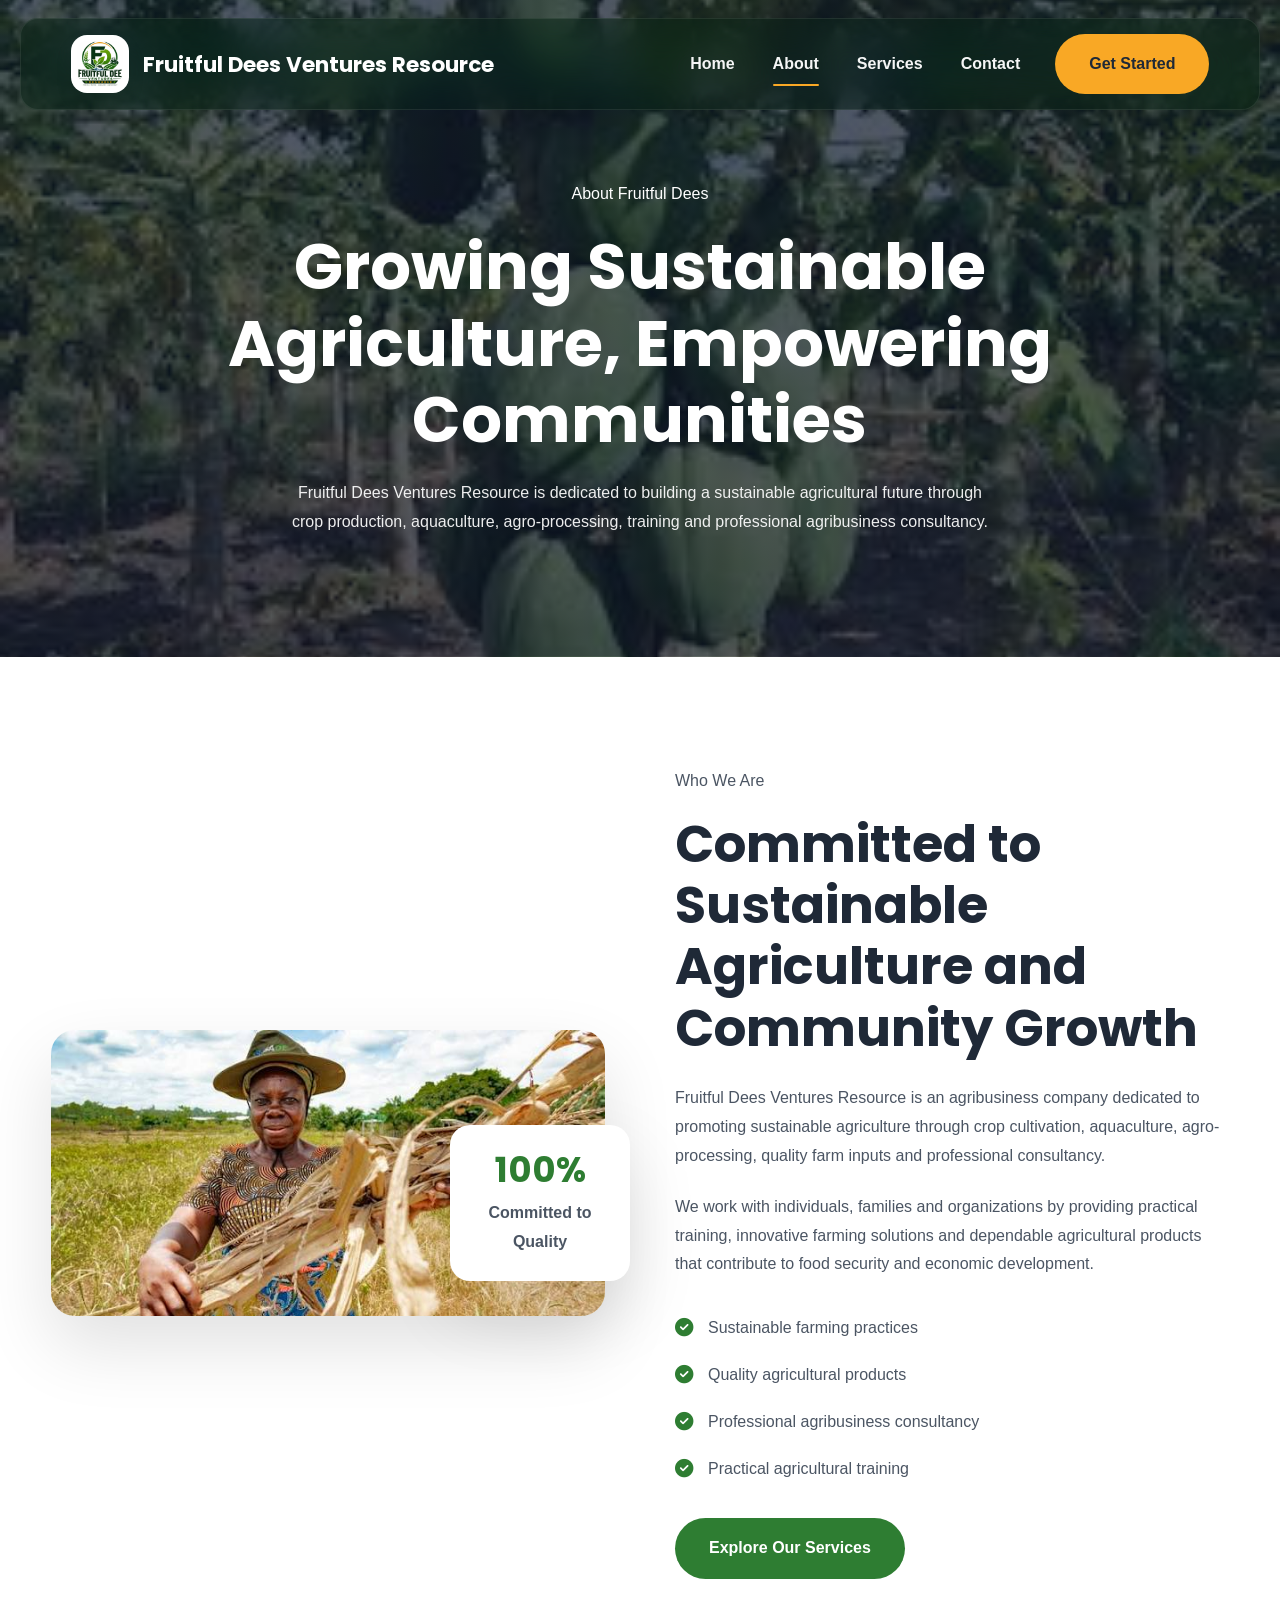
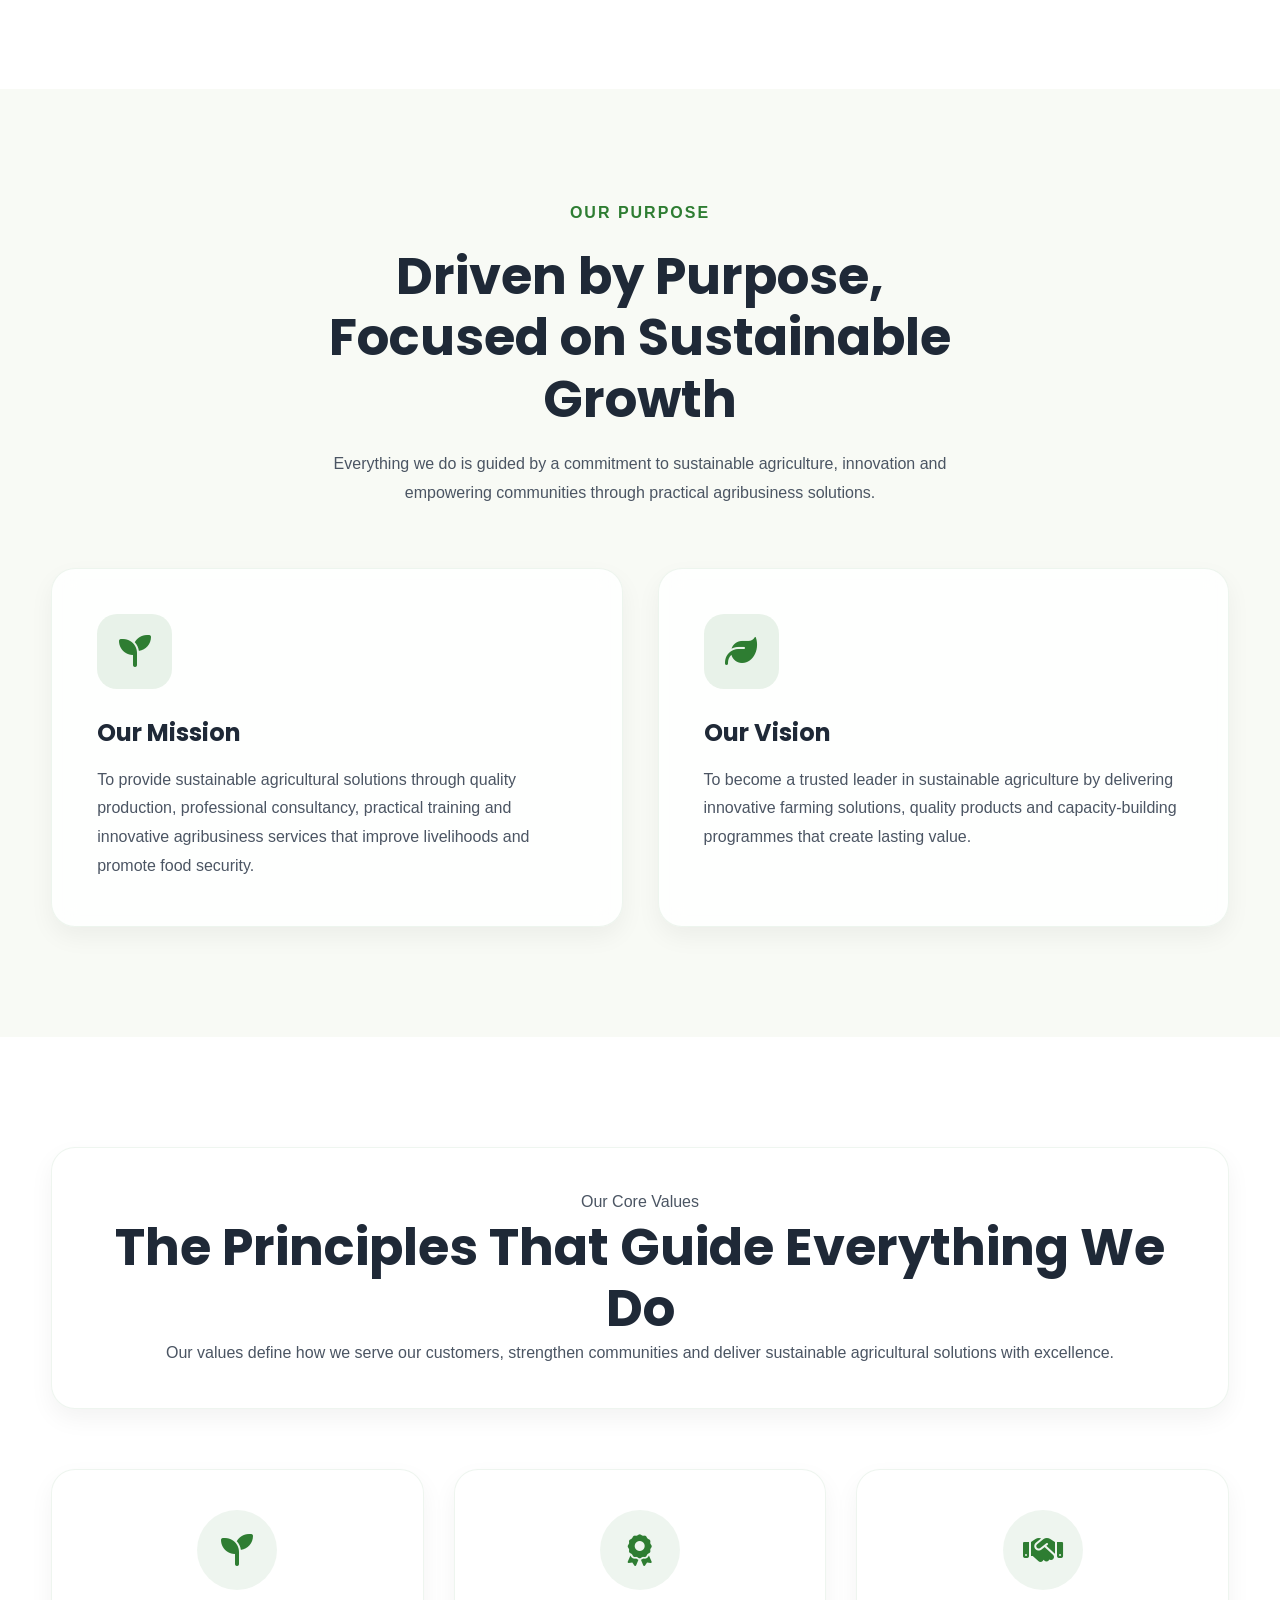
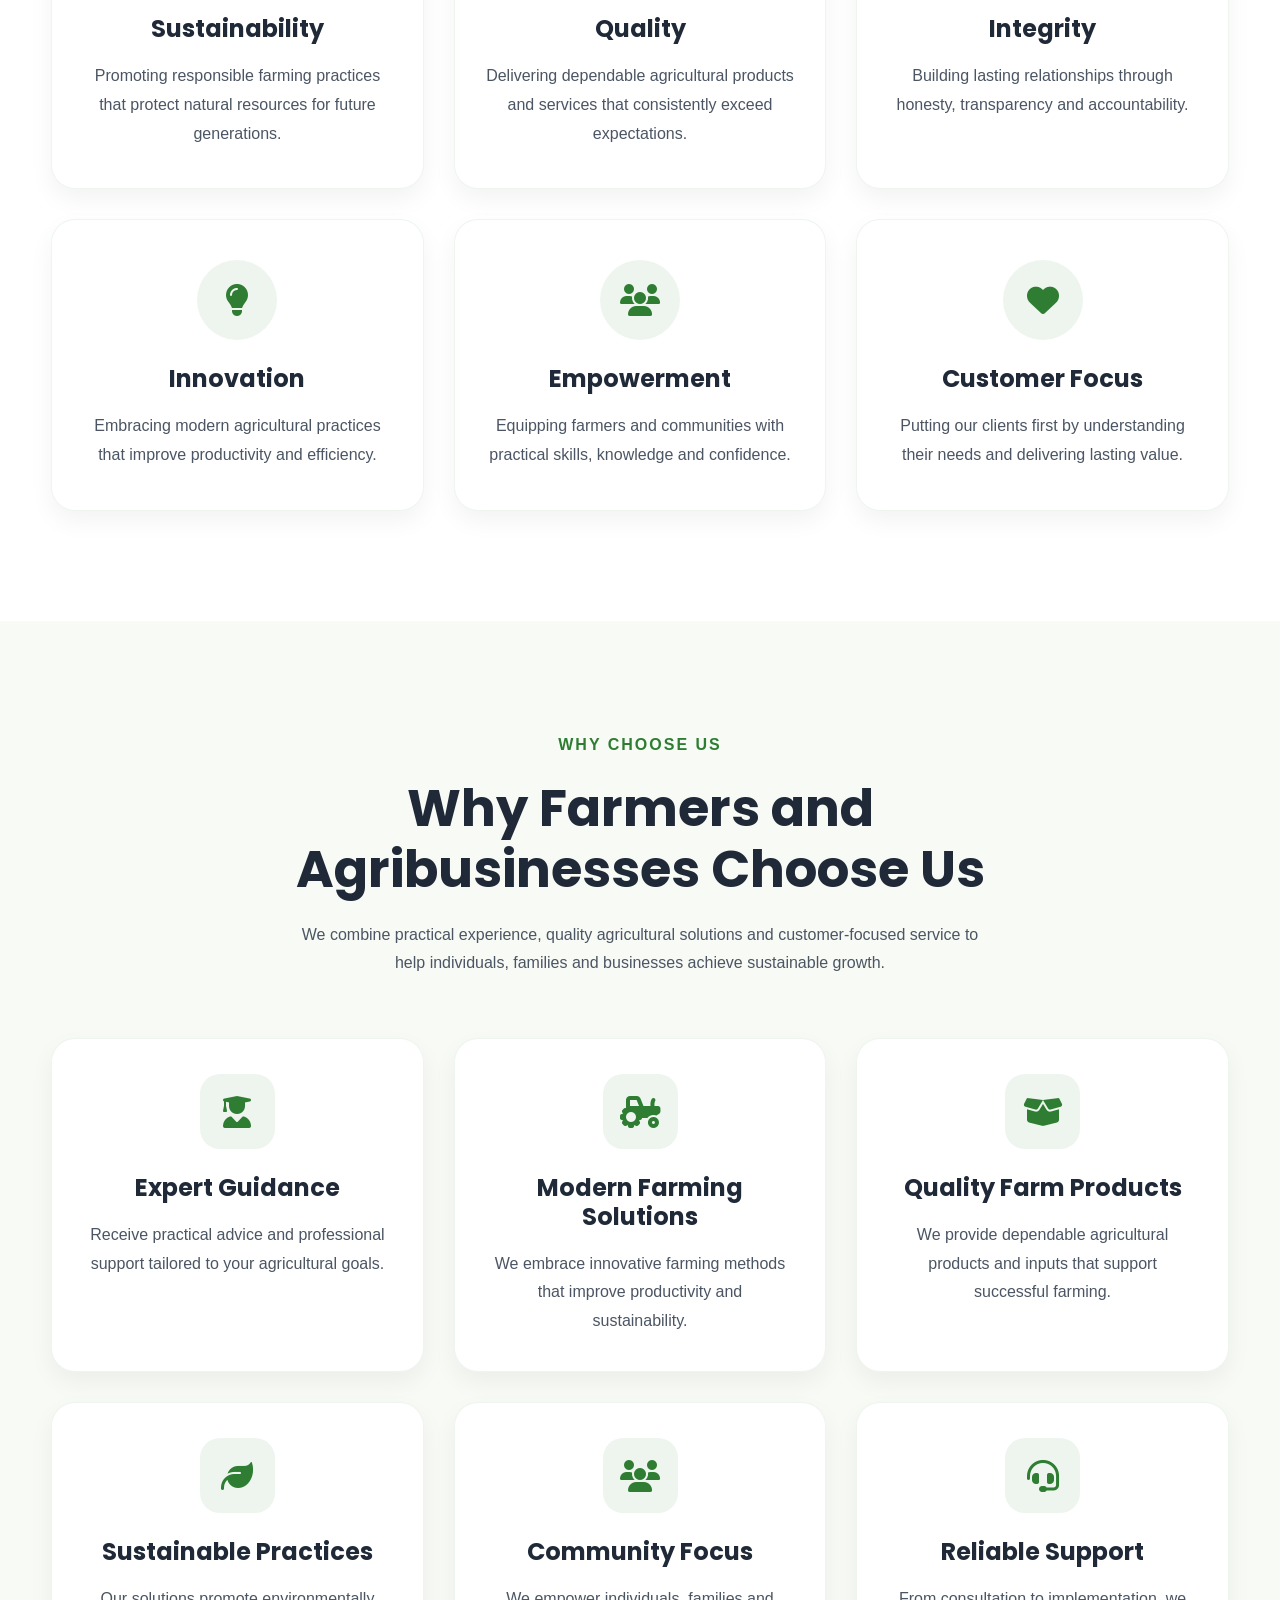
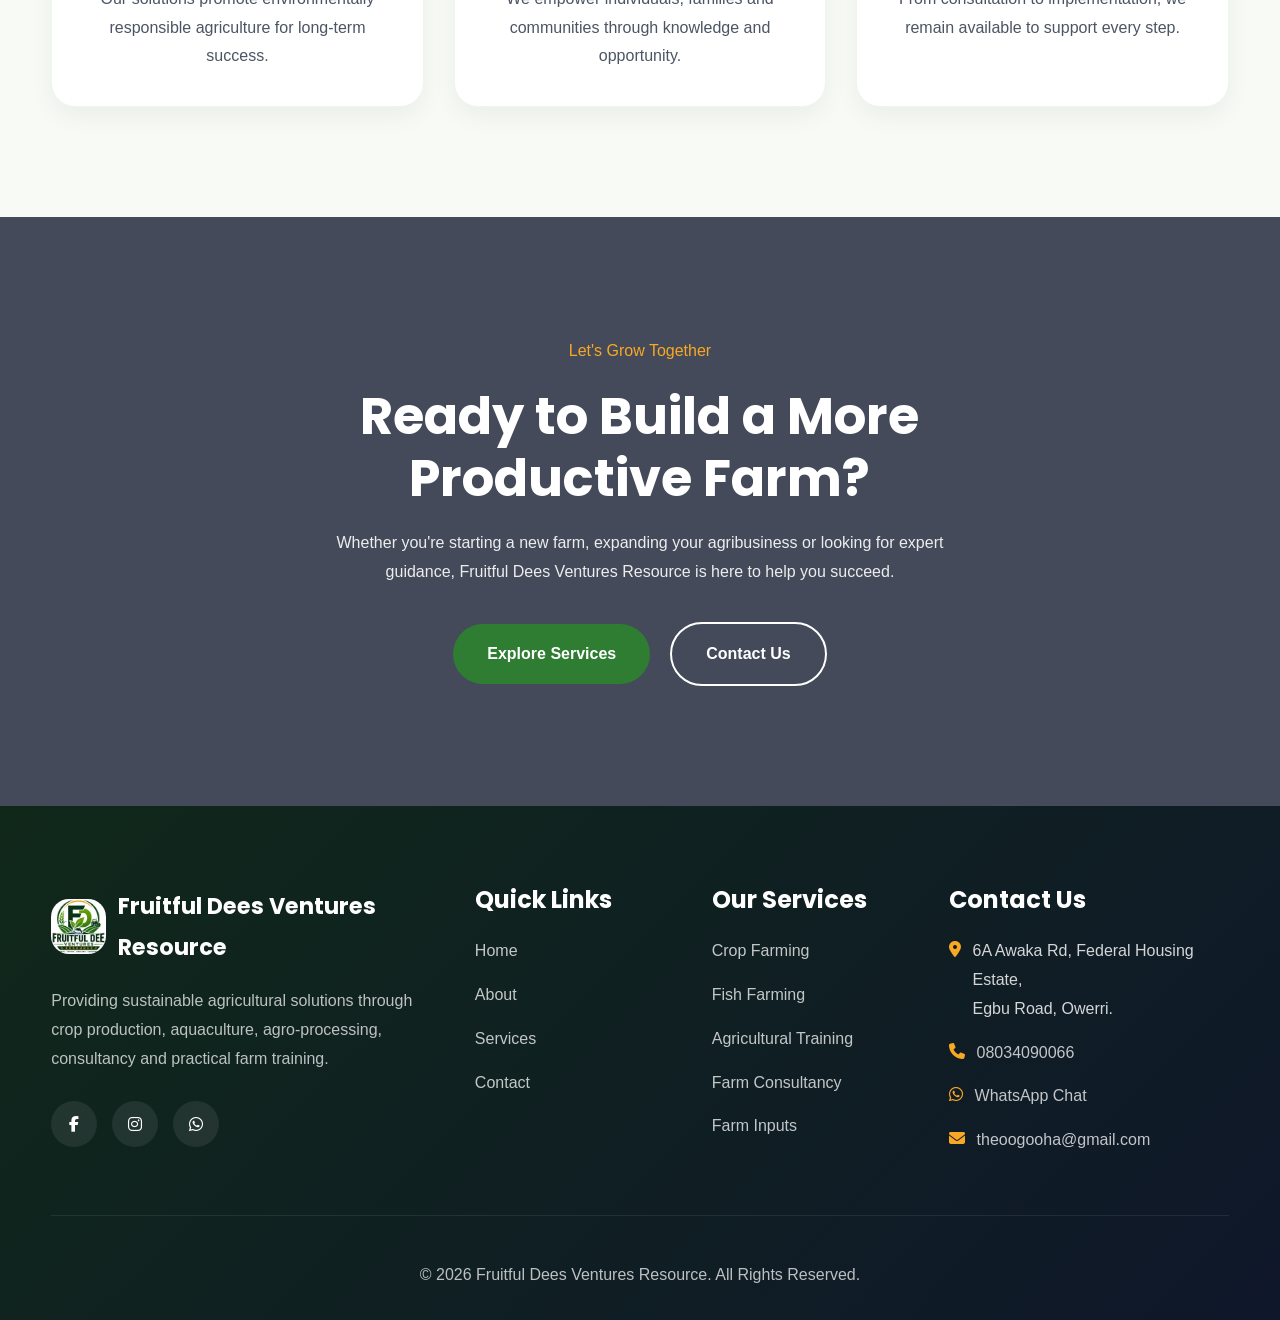
==== about.html @ 6c2ed3e3 "Add files via upload updated website" ====
<!DOCTYPE html>
<html lang="en">

<head>

<meta charset="UTF-8">

<meta name="viewport"
content="width=device-width, initial-scale=1.0">

<title>
About Fruitful Dees Ventures Resource | Sustainable Agriculture
</title>

<meta name="description"
content="Learn about Fruitful Dees Ventures Resource, delivering sustainable farming, aquaculture, training and agribusiness solutions.">

<meta name="keywords"
content="Fruitful Dees Ventures Resource, agriculture, fish farming, agribusiness, consultancy, farm training">

<meta name="author"
content="Fruitful Dees Ventures Resource">

<meta name="robots"
content="index, follow">

<link rel="canonical"
href="https://yourdomain.com/about.html">

<!-- Favicon -->

<link rel="icon"
type="image/png"
href="images/favicon.webp">

<!-- Open Graph -->

<meta property="og:type"
content="website">

<meta property="og:title"
content="About Fruitful Dees Ventures Resource | Sustainable Agriculture">

<meta property="og:description"
content="Learn about Fruitful Dees Ventures Resource, delivering sustainable farming, aquaculture, training and agribusiness solutions.">

<meta property="og:image"
content="images/og-image.jpg">

<meta property="og:url"
content="https://yourdomain.com/about.html">

<!-- Twitter -->

<meta name="twitter:card"
content="summary_large_image">

<meta name="twitter:title"
content="About Fruitful Dees Ventures Resource | Sustainable Agriculture">

<meta name="twitter:description"
content="Learn about Fruitful Dees Ventures Resource, delivering sustainable farming, aquaculture, training and agribusiness solutions.">

<meta name="twitter:image"
content="images/og-image.jpg">

<!-- Google Fonts -->

<link rel="preconnect"
href="https://fonts.googleapis.com">

<link rel="preconnect"
href="https://fonts.gstatic.com"
crossorigin>

<link href="https://fonts.googleapis.com/css2?family=Poppins:wght@300;400;500;600;700&family=Outfit:wght@500;600;700;800&display=swap"
rel="stylesheet">

<!-- Material Symbols -->

<link rel="stylesheet"
href="https://fonts.googleapis.com/css2?family=Material+Symbols+Rounded:opsz,wght,FILL,GRAD@24,400,0,0">

<!-- Font Awesome -->

<link rel="stylesheet"
href="https://cdnjs.cloudflare.com/ajax/libs/font-awesome/6.7.2/css/all.min.css">

<!-- CSS -->

<link rel="stylesheet"
href="css/reset.css">

<link rel="stylesheet"
href="css/variables.css">

<link rel="stylesheet"
href="css/global.css">

<link rel="stylesheet"
href="css/components.css">

<link rel="stylesheet" href="css/navigation.css">
    <link rel="stylesheet" href="css/navigation-reponsive.css">


<link rel="stylesheet"
href="css/animations.css">

<link rel="stylesheet" href="css/cta.css">

<link rel="stylesheet" href="css/footer.css">



<link rel="stylesheet"
href="pages/about/about.css">

<link rel="stylesheet"
href="css/cta-responsive.css">

<link rel="stylesheet"
href="css/footer-responsive.css">

<link rel="stylesheet"
href="pages/about/responsive.css">

</head>

<body>

    <header class="header">

    <div class="container">

        <a href="index.html" class="logo">

            <img src="images/logo/logo.webp" alt="Fruitful Dees Ventures Resource">

            <span>Fruitful Dees Ventures Resource</span>

        </a>

        <nav class="navbar">

            <ul class="nav-links">

                <li><a href="index.html">Home</a></li>

                <li><a href="about.html" class="active">About</a></li>

                <li><a href="services.html">Services</a></li>

                <li><a href="contact.html">Contact</a></li>

            </ul>

        </nav>

        <a href="contact.html" class="btn nav-btn">

            Get Started

        </a>

        <button class="menu-toggle" id="menuToggle">

            <span></span>

            <span></span>

            <span></span>

        </button>

    </div>

</header>

    <main>

        <!--==================================================
ABOUT HERO
===================================================-->

<section class="about-hero">

<div class="container">

<div class="about-hero-content fade-up">

<span class="hero-tag">

About Fruitful Dees

</span>

<h1>

Growing Sustainable Agriculture,
Empowering Communities

</h1>

<p>

Fruitful Dees Ventures Resource is dedicated to
building a sustainable agricultural future through
crop production, aquaculture, agro-processing,
training and professional agribusiness consultancy.

</p>

</div>

</div>

</section>

<!--==================================================
WHO WE ARE
===================================================-->

<section class="who-we-are">

<div class="container">

<div class="who-grid">

<div class="who-image fade-left">

<img
src="images/main-about/agricultural-commitment.jpg"
alt="Fruitful Dees Ventures Resource">

<div class="experience-badge">

<h3>

100%

</h3>

<span>

Committed to Quality

</span>

</div>

</div>

<div class="who-content fade-right">

<span class="section-subtitle">

Who We Are

</span>

<h2>

Committed to Sustainable Agriculture and Community Growth

</h2>

<p>

Fruitful Dees Ventures Resource is an agribusiness company dedicated to
promoting sustainable agriculture through crop cultivation, aquaculture,
agro-processing, quality farm inputs and professional consultancy.

</p>

<p>

We work with individuals, families and organizations by providing practical
training, innovative farming solutions and dependable agricultural products
that contribute to food security and economic development.

</p>

<ul class="who-list">

<li>

<i class="fa-solid fa-circle-check"></i>

Sustainable farming practices

</li>

<li>

<i class="fa-solid fa-circle-check"></i>

Quality agricultural products

</li>

<li>

<i class="fa-solid fa-circle-check"></i>

Professional agribusiness consultancy

</li>

<li>

<i class="fa-solid fa-circle-check"></i>

Practical agricultural training

</li>

</ul>

<a href="services.html" class="btn btn-primary">

Explore Our Services

</a>

</div>

</div>

</div>

</section>



<!--==================================================
MISSION & VISION
===================================================-->

<section class="mission-vision">

<div class="container">

<div class="section-title fade-up">

<span>

Our Purpose

</span>

<h2>

Driven by Purpose, Focused on Sustainable Growth

</h2>

<p>

Everything we do is guided by a commitment to sustainable agriculture,
innovation and empowering communities through practical agribusiness solutions.

</p>

</div>

<div class="mission-grid">

<article class="mission-card fade-left">

<div class="mission-icon">

<i class="fa-solid fa-seedling"></i>

</div>

<h3>

Our Mission

</h3>

<p>

To provide sustainable agricultural solutions through quality production,
professional consultancy, practical training and innovative agribusiness
services that improve livelihoods and promote food security.

</p>

</article>

<article class="mission-card fade-right">

<div class="mission-icon">

<i class="fa-solid fa-leaf"></i>

</div>

<h3>

Our Vision

</h3>

<p>

To become a trusted leader in sustainable agriculture by delivering
innovative farming solutions, quality products and capacity-building
programmes that create lasting value.

</p>

</article>

</div>

</div>

</section>



<!--==================================================
CORE VALUES
===================================================-->

<section class="core-values">

<div class="container">

<div class="value-card fade-up delay-1">

<span>

Our Core Values

</span>

<h2>

The Principles That Guide Everything We Do

</h2>

<p>

Our values define how we serve our customers, strengthen communities and
deliver sustainable agricultural solutions with excellence.

</p>

</div>

<div class="values-grid">

<article class="value-card fade-up delay-2">

<div class="value-icon">

<i class="fa-solid fa-seedling"></i>

</div>

<h3>

Sustainability

</h3>

<p>

Promoting responsible farming practices that protect natural resources for future generations.

</p>

</article>

<article class="value-card fade-up delay-3">

<div class="value-icon">

<i class="fa-solid fa-award"></i>

</div>

<h3>

Quality

</h3>

<p>

Delivering dependable agricultural products and services that consistently exceed expectations.

</p>

</article>

<article class="value-card fade-up delay-4">

<div class="value-icon">

<i class="fa-solid fa-handshake"></i>

</div>

<h3>

Integrity

</h3>

<p>

Building lasting relationships through honesty, transparency and accountability.

</p>

</article>

<article class="value-card fade-up">

<div class="value-icon">

<i class="fa-solid fa-lightbulb"></i>

</div>

<h3>

Innovation

</h3>

<p>

Embracing modern agricultural practices that improve productivity and efficiency.

</p>

</article>

<article class="value-card fade-up">

<div class="value-icon">

<i class="fa-solid fa-users"></i>

</div>

<h3>

Empowerment

</h3>

<p>

Equipping farmers and communities with practical skills, knowledge and confidence.

</p>

</article>

<article class="value-card fade-up">

<div class="value-icon">

<i class="fa-solid fa-heart"></i>

</div>

<h3>

Customer Focus

</h3>

<p>

Putting our clients first by understanding their needs and delivering lasting value.

</p>

</article>

</div>

</div>

</section>


<!--==================================================
WHY CHOOSE US
===================================================-->

<section class="why-choose">

<div class="container">

<div class="section-title fade-up">

<span>

Why Choose Us

</span>

<h2>

Why Farmers and Agribusinesses Choose Us

</h2>

<p>

We combine practical experience, quality agricultural solutions and
customer-focused service to help individuals, families and businesses
achieve sustainable growth.

</p>

</div>

<div class="choose-grid">

<article class="choose-card fade-up delay-1">

<div class="choose-icon">

<i class="fa-solid fa-user-graduate"></i>

</div>

<h3>

Expert Guidance

</h3>

<p>

Receive practical advice and professional support tailored to your agricultural goals.

</p>

</article>

<article class="choose-card fade-up delay-2">

<div class="choose-icon">

<i class="fa-solid fa-tractor"></i>

</div>

<h3>

Modern Farming Solutions

</h3>

<p>

We embrace innovative farming methods that improve productivity and sustainability.

</p>

</article>

<article class="choose-card fade-up delay-3">

<div class="choose-icon">

<i class="fa-solid fa-box-open"></i>

</div>

<h3>

Quality Farm Products

</h3>

<p>

We provide dependable agricultural products and inputs that support successful farming.

</p>

</article>

<article class="choose-card fade-up delay-4">

<div class="choose-icon">

<i class="fa-solid fa-leaf"></i>

</div>

<h3>

Sustainable Practices

</h3>

<p>

Our solutions promote environmentally responsible agriculture for long-term success.

</p>

</article>

<article class="choose-card fade-up delay-5">

<div class="choose-icon">

<i class="fa-solid fa-users"></i>

</div>

<h3>

Community Focus

</h3>

<p>

We empower individuals, families and communities through knowledge and opportunity.

</p>

</article>

<article class="choose-card fade-up delay-6">

<div class="choose-icon">

<i class="fa-solid fa-headset"></i>

</div>

<h3>

Reliable Support

</h3>

<p>

From consultation to implementation, we remain available to support every step.

</p>

</article>

</div>

</div>

</section>

<!--==================================================
CALL TO ACTION
===================================================-->

<section class="cta">

<div class="container">

<div class="cta-content fade-up">

<span class="section-subtitle">

Let's Grow Together

</span>

<h2>

Ready to Build a More Productive Farm?

</h2>

<p>

Whether you're starting a new farm, expanding your agribusiness or looking for expert guidance, Fruitful Dees Ventures Resource is here to help you succeed.

</p>

<div class="cta-buttons">

<a href="services.html" class="btn btn-primary">

Explore Services

</a>

<a href="contact.html" class="btn btn-light">

Contact Us

</a>

</div>

</div>

</div>

</section>


<!--==================================================
FOOTER
===================================================-->

<footer class="footer">

<div class="container">

<div class="footer-grid">

<!-- Company -->

<div>

<a href="index.html" class="footer-logo">

<img
src="images/logo/logo.webp"
alt="Fruitful Dees Ventures Resource">

<span>

Fruitful Dees Ventures Resource

</span>

</a>

<p>

Providing sustainable agricultural solutions through crop production, aquaculture, agro-processing, consultancy and practical farm training.

</p>

<div class="footer-social">

<a href="#" aria-label="Facebook">

<i class="fab fa-facebook-f"></i>

</a>

<a href="#" aria-label="Instagram">

<i class="fab fa-instagram"></i>

</a>

<a href="https://wa.me/2348034090066"
aria-label="WhatsApp">

<i class="fab fa-whatsapp"></i>

</a>

</div>

</div>

<!-- Quick Links -->

<div>

<h3>

Quick Links

</h3>

<ul>

<li><a href="index.html">Home</a></li>

<li><a href="about.html">About</a></li>

<li><a href="services.html">Services</a></li>

<li><a href="contact.html">Contact</a></li>

</ul>

</div>

<!-- Services -->

<div>

<h3>

Our Services

</h3>

<ul>

<li><a href="services.html">Crop Farming</a></li>

<li><a href="services.html">Fish Farming</a></li>

<li><a href="services.html">Agricultural Training</a></li>

<li><a href="services.html">Farm Consultancy</a></li>

<li><a href="services.html">Farm Inputs</a></li>

</ul>

</div>

<!-- Contact -->

<div>

<h3>

Contact Us

</h3>

<ul class="footer-contact">

<li>

<i class="fas fa-location-dot"></i>

<span>

6A Awaka Rd, Federal Housing Estate,<br>

Egbu Road, Owerri.

</span>

</li>

<li>

<i class="fas fa-phone"></i>

<a href="tel:+2348034090066">

08034090066

</a>

</li>

<li>

<i class="fab fa-whatsapp"></i>

<a href="https://wa.me/2348034090066">

WhatsApp Chat

</a>

</li>

<li>

<i class="fas fa-envelope"></i>

<a href="mailto:theoogooha@gmail.com">

theoogooha@gmail.com

</a>

</li>

</ul>

</div>

</div>

<!-- Footer Bottom -->

<div class="footer-bottom">

<p>

&copy; <span id="year"></span> Fruitful Dees Ventures Resource. All Rights Reserved.

</p>

</div>

</div>

</footer>


    </main>

    <!--==================================================
JAVASCRIPT
===================================================-->

<script src="js/navigation.js"></script>
<script src="js/animation.js"></script>
<script src="pages/about/about.js"></script>


</body>
</html>
---- css/variables.css ----
/*==================================================
CSS VARIABLES
==================================================*/

:root{

    /*======== Brand Colors ========*/

    --primary:#2E7D32;

    --primary-dark:#1B5E20;

    --secondary:#43A047;

    --accent:#F9A825;

    --accent-light:#FFD54F;

    --dark:#1F2937;

    --dark-light:#374151;

    --text:#4B5563;

    --white:#FFFFFF;

    --light:#F8FAF5;

    --gray:#E5E7EB;

    --border:#DDE6DD;

    /*======== Fonts ========*/

    --heading:'Poppins',sans-serif;

    --body:'Inter',sans-serif;

    /*======== Width ========*/

    --container:1280px;

    /*======== Radius ========*/

    --radius-xs:8px;

    --radius-sm:12px;

    --radius-md:20px;

    --radius-lg:30px;

    --radius-xl:50px;

    --radius-round:999px;

    /*======== Shadow ========*/

    --shadow-sm:0 10px 25px rgba(0,0,0,.05);

    --shadow-md:0 20px 40px rgba(0,0,0,.08);

    --shadow-lg:0 30px 70px rgba(0,0,0,.12);

    /*======== Transition ========*/

    --transition:.35s ease;

}
---- css/global.css ----
/*==================================================
GLOBAL CSS
==================================================*/

body{

    font-family:var(--body);

    font-size:16px;

    line-height:1.8;

    color:var(--text);

    background:var(--white);

    overflow-x:hidden;

}

.container{

    width:min(92%,var(--container));

    margin:auto;

}

section{

    position:relative;

    padding:110px 0;

}

h1,
h2,
h3,
h4,
h5,
h6{

    font-family:var(--heading);

    color:var(--dark);

    line-height:1.2;

    font-weight:700;

}

h1{

    font-size:clamp(2.8rem,5vw,4.8rem);

}

h2{

    font-size:clamp(2rem,4vw,3.2rem);

}

h3{

    font-size:1.5rem;

}

p{

    margin-top:20px;

    color:var(--text);

}

img{

    border-radius:18px;

}

body::-webkit-scrollbar{

    width:12px;

}

body::-webkit-scrollbar-track{

    background:#eef3ee;

}

body::-webkit-scrollbar-thumb{

    background:var(--primary);

    border-radius:20px;

}

body::-webkit-scrollbar-thumb:hover{

    background:var(--primary-dark);

}










/*==================================================
BACK TO TOP
==================================================*/

.back-to-top{

position:fixed;

right:25px;

bottom:25px;

width:52px;

height:52px;

border:none;

border-radius:50%;

background:var(--primary);

color:#fff;

cursor:pointer;

display:grid;

place-items:center;

opacity:0;

visibility:hidden;

transform:translateY(20px);

transition:var(--transition);

z-index:999;

}

.back-to-top.show{

opacity:1;

visibility:visible;

transform:translateY(0);

}

.back-to-top:hover{

background:var(--primary-dark);

transform:translateY(-5px);

}
---- css/components.css ----
/*==================================================
BUTTONS
==================================================*/

.btn{

    display:inline-flex;

    align-items:center;

    justify-content:center;

    gap:10px;

    padding:16px 34px;

    border-radius:999px;

    font-weight:600;

    transition:var(--transition);

}

.btn-primary{

    background:var(--primary);

    color:#fff;

}

.btn-primary:hover{

    background:var(--primary-dark);

    transform:translateY(-4px);

   box-shadow:0 18px 40px rgba(46,125,50,.30);

}

.btn-outline{

    border:2px solid #fff;

    color:#fff;

}

.btn-outline:hover{

    background:#fff;

    color:var(--primary);

}

/*==================================================
SECTION TITLE
==================================================*/

.section-title{

    max-width:700px;

    margin:auto auto 60px;

    text-align:center;

}

.section-title span{

    display:inline-block;

    margin-bottom:18px;

    color:var(--primary);

    font-weight:700;

    text-transform:uppercase;

    letter-spacing:2px;

}

.section-title p{

    margin-top:20px;

}

/*==================================================
CARDS
==================================================*/

.card{

    background:#fff;

    border-radius:24px;

    padding:35px;

    box-shadow:var(--shadow-sm);

    transition:var(--transition);

}

.card:hover{

    transform:translateY(-10px);

    box-shadow:var(--shadow-lg);

}
---- css/navigation.css ----
/*==================================================
HEADER
==================================================*/

.header{

    position:fixed;

    top:18px;

    left:50%;

    transform:translateX(-50%);

    width:min(1320px,calc(100% - 40px));

    z-index:9999;

    background:rgba(11,31,19,.45);

    backdrop-filter:blur(20px) saturate(180%);

    -webkit-backdrop-filter:blur(20px) saturate(180%);

    border:1px solid rgba(255,255,255,.08);

    border-radius:18px;

    transition:all .35s ease;

}

.header.scrolled{

background:rgba(255,255,255,.92);

backdrop-filter:blur(24px);

border:1px solid rgba(0,0,0,.05);

box-shadow:

0 20px 45px rgba(15,23,42,.08),

0 8px 18px rgba(15,23,42,.05);

}

/*==================================================
HEADER CONTAINER
==================================================*/

.header .container{

    display:flex;

    align-items:center;

    justify-content:space-between;

    height:90px;

}

/*==================================================
LOGO
==================================================*/

.logo{

    display:flex;

    align-items:center;

    gap:14px;

    flex-shrink:0;

}

.logo img{

width:58px;

height:58px;

border-radius:16px;

padding:6px;

background:#fff;

box-shadow:0 8px 18px rgba(0,0,0,.08);

transition:.35s;

}

.logo span{

    font-family:var(--heading);

    font-size:1.35rem;

    font-weight:700;

    line-height:1.25;

    color:#fff;

    transition:.35s;

}

.header.scrolled .logo span{

    color:var(--dark);

}

/*==================================================
NAVIGATION
==================================================*/

.navbar{

    margin-left:auto;

}

.nav-links{

    display:flex;

    align-items:center;

    gap:38px;

}

.nav-links li{

    list-style:none;

}

.nav-links a{

    position:relative;

    display:inline-block;

    font-size:1rem;

    font-weight:600;

    color:rgba(255,255,255,.96);

    transition:.35s;

}

.header.scrolled .nav-links a{

    color:var(--dark);

}

/*==================================================
UNDERLINE
==================================================*/

.nav-links a::after{

    content:"";

    position:absolute;

    left:0;

    bottom:-8px;

    width:0;

    height:2px;

    background:var(--accent);

    border-radius:50px;

    transition:.35s;

}

.nav-links a:hover::after,

.nav-links a.active::after{

    width:100%;

}

.nav-links a:hover{

    color:#fff;

}

.header.scrolled .nav-links a:hover{

    color:var(--primary);

}

/*==================================================
CTA
==================================================*/

.nav-btn{

    margin-left:35px;

    flex-shrink:0;

}

.nav-btn.btn{

    background:var(--accent);

    color:var(--dark);

    font-weight:700;

}

.nav-btn.btn:hover{

    background:#FFD54F;

    transform:translateY(-4px);

}

/*==================================================
MOBILE MENU
==================================================*/

.menu-toggle{

    width:52px;

    height:52px;

    display:none;

    position:relative;

    margin-left:auto;

    cursor:pointer;

    background:none;

    border:none;

    flex-shrink:0;

}

.menu-toggle span{

    position:absolute;

    left:10px;

    width:32px;

    height:3px;

    background:#fff;

    border-radius:50px;

    transition:.35s;

}

.header.scrolled .menu-toggle span{

    background:var(--dark);

}

.menu-toggle span:nth-child(1){

    top:16px;

}

.menu-toggle span:nth-child(2){

    top:25px;

}

.menu-toggle span:nth-child(3){

    top:34px;

}

/*==================================================
HAMBURGER
==================================================*/

.menu-toggle.active span:nth-child(1){

    transform:rotate(45deg);

    top:25px;

}

.menu-toggle.active span:nth-child(2){

    opacity:0;

}

.menu-toggle.active span:nth-child(3){

    transform:rotate(-45deg);

    top:25px;

}


.navbar.active{

right:0;

}


body.menu-open{

overflow:hidden;

}
---- css/navigation-reponsive.css ----
/*==================================================
NAVIGATION
==================================================*/

@media(max-width:992px){


/*==================================================
HEADER
==================================================*/

.header .container{

display:flex;

justify-content:space-between;

align-items:center;

gap:15px;

height:80px;

}

/*==================================================
LOGO
==================================================*/

.logo{

display:flex;

align-items:center;

gap:12px;

flex:1;

min-width:0;


}


.logo img{

width:50px;

height:50px;

flex-shrink:0;

}

.logo span{

display:block;

font-size:0.88rem;

font-weight:700;

line-height:1.15;

max-width:180px;

white-space:nowrap;

overflow:hidden;

text-overflow:ellipsis;

color:#fff;

}

.header.scrolled .logo span{

color:var(--dark);

}

/*==================================================
CTA
==================================================*/

.nav-btn{

display:none;

}






    .menu-toggle{

display:flex;

justify-content:center;

align-items:center;

z-index:10002;

margin-left:auto;

flex-shrink:0;

}

.navbar{

position:fixed;

top:95px;

left:50%;

transform:translateX(-50%) translateY(-30px);

width:calc(100% - 30px);

max-width:420px;

background:rgba(15,23,42,.94);

backdrop-filter:blur(22px);

-webkit-backdrop-filter:blur(22px);

border:1px solid rgba(255,255,255,.08);

border-radius:22px;

padding:30px;

opacity:0;

visibility:hidden;

pointer-events:none;

transition:

opacity .35s ease,

transform .35s ease;

box-shadow:

0 25px 50px rgba(0,0,0,.30);

}

.navbar.active{

opacity:1;

visibility:visible;

pointer-events:auto;

transform:translateX(-50%) translateY(0);

}

.nav-links{

flex-direction:column;

align-items:stretch;

gap:10px;

}

.nav-links li{

width:100%;

}

.nav-links a{

display:flex;

align-items:center;

justify-content:center;

padding:16px;

border-radius:14px;

font-size:1.05rem;

color:#fff;

background:transparent;

transition:.3s;

}

.nav-links a:hover,

.nav-links a.active{

background:rgba(255,193,7,.12);

color:var(--accent);

}

.nav-links a::after{

display:none;

}



}






@media(max-width:768px){


.logo img{

width:46px;

height:46px;

}

.logo span{

font-size:0.82rem;

line-height:1.1;

max-width:160px;

}




    .navbar{

top:88px;

padding:25px;

}

.nav-links a{

padding:15px;

font-size:1rem;

}

}






@media(max-width:480px){


.logo img{

width:42px;

height:42px;

}

.logo span{

font-size:0.76rem;

line-height:1.1;

max-width:140px;

}






    .navbar{

width:calc(100% - 20px);

padding:20px;

border-radius:18px;

}

.nav-links a{

padding:14px;

font-size:.95rem;

}

}
---- css/animations.css ----
/*==================================================
ANIMATIONS
==================================================*/

@keyframes float{

    0%{

        transform:translateY(0);

    }

    50%{

        transform:translateY(-12px);

    }

    100%{

        transform:translateY(0);

    }

}

@keyframes pulse{

    0%{

        transform:scale(1);

    }

    50%{

        transform:scale(1.05);

    }

    100%{

        transform:scale(1);

    }

}

@keyframes fadeUp{

    from{

        opacity:0;

        transform:translateY(40px);

    }

    to{

        opacity:1;

        transform:translateY(0);

    }

}

.float{

    animation:float 5s ease-in-out infinite;

}

.pulse{

    animation:pulse 2s infinite;

}

.fade-up{

    animation:fadeUp .8s ease forwards;

}




/*FOR ANIMATING ABOUT VALUE CARD FADE UP*/

.delay-1{animation-delay:.1s;}
.delay-2{animation-delay:.2s;}
.delay-3{animation-delay:.3s;}
.delay-4{animation-delay:.4s;}
.delay-5{animation-delay:.5s;}
.delay-6{animation-delay:.6s;}
---- css/cta.css ----
/*==================================================
CALL TO ACTION
==================================================*/

.cta{

    position:relative;

    padding:120px 20px;

    background:
    linear-gradient(rgba(15,23,42,.78),
    rgba(15,23,42,.78)),
    url("../images/cta/cta-bg.jpg");

    background-size:cover;

    background-position:center;

    background-repeat:no-repeat;

    color:#fff;

    text-align:center;

}

.cta-content{

    max-width:760px;

    margin:auto;

}

.cta .section-subtitle{

    color:var(--accent);

}

.cta h2{

    color:#fff;

    margin:20px 0;

}

.cta p{

    color:rgba(255,255,255,.9);

    max-width:650px;

    margin:0 auto 35px;

}

.cta-buttons{

    display:flex;

    justify-content:center;

    align-items:center;

    gap:20px;

    flex-wrap:wrap;

}

.btn-light{

    background:transparent;

    border:2px solid #fff;

    color:#fff;

}

.btn-light:hover{

    background:#fff;

    color:var(--primary);

}
---- css/footer.css ----
/*==================================================
FOOTER
==================================================*/

.footer{

    background:linear-gradient(
        135deg,
        #10281A,
        #0F172A
    );

    color:rgba(255,255,255,.82);

    padding:80px 0 30px;

}

.footer-grid{

    display:grid;

    grid-template-columns:2fr 1fr 1fr 1.5fr;

    gap:50px;

}

.footer-logo{

    display:flex;

    align-items:center;

    gap:12px;

    margin-bottom:20px;

}

.footer-logo img{

    width:55px;

}

.footer-logo span{

    font-family:var(--heading);

    font-size:1.4rem;

    font-weight:700;

    color:#fff;

}

.footer h3{

    margin-bottom:22px;

    color:#fff;

}

.footer p{

    color:rgba(255,255,255,.72);

}

.footer ul{

    display:flex;

    flex-direction:column;

    gap:15px;

}

.footer a{

    color:rgba(255,255,255,.75);

    transition:.3s;

}

.footer a:hover{

    color:var(--accent);

}

.footer-social{

    display:flex;

    gap:15px;

    margin-top:28px;

}

.footer-social a{

    width:46px;

    height:46px;

    display:grid;

    place-items:center;

    border-radius:50%;

    background:rgba(255,255,255,.08);

    color:#fff;

    transition:var(--transition);

}

.footer-social a:hover{

    background:var(--primary);

    transform:translateY(-5px);

}

.footer-contact li{

    display:flex;

    gap:12px;

    align-items:flex-start;

}

.footer-contact i{

    color:var(--accent);

    margin-top:4px;

}

.footer-bottom{

    margin-top:60px;

    padding-top:25px;

    border-top:1px solid rgba(255,255,255,.08);

    text-align:center;

}
---- pages/about/about.css ----
/*==================================================
ABOUT HERO
==================================================*/

.about-hero{

padding:180px 20px 120px;

text-align:center;

background:
linear-gradient(rgba(15,23,42,.72),
rgba(15,23,42,.72)),
url("../../images/main-about/about-bg.jpg");

background-size:cover;

background-position:center;

color:#fff;

}

.about-hero-content{

max-width:850px;

margin:auto;

}

.about-hero h1{

color:#fff;

margin:20px 0;

}

.about-hero p{

color:rgba(255,255,255,.92);

max-width:700px;

margin:auto;

}














/*==================================================
WHO WE ARE
==================================================*/

.who-we-are{

background:#fff;

}

.who-grid{

display:grid;

grid-template-columns:1fr 1fr;

gap:70px;

align-items:center;

}

.who-image{

position:relative;

}

.who-image img{

width:100%;

border-radius:24px;

box-shadow:var(--shadow-lg);

transition:var(--transition);

}

.who-image:hover img{

transform:scale(1.03);

}

.experience-badge{

position:absolute;

right:-25px;

bottom:35px;

background:#fff;

padding:24px;

border-radius:20px;

box-shadow:var(--shadow-lg);

text-align:center;

max-width:180px;

}

.experience-badge h3{

font-size:2.2rem;

color:var(--primary);

margin-bottom:8px;

}

.experience-badge span{

font-weight:600;

color:var(--text);

}

.who-content h2{

margin:18px 0 25px;

}

.who-content p{

margin-bottom:22px;

}

.who-list{

display:flex;

flex-direction:column;

gap:18px;

margin:35px 0;

}

.who-list li{

display:flex;

align-items:center;

gap:15px;

font-weight:500;

}

.who-list i{

color:var(--primary);

font-size:1.15rem;

}












/*==================================================
MISSION & VISION
==================================================*/

.mission-vision{

background:var(--light);

}

.mission-grid{

display:grid;

grid-template-columns:repeat(2,1fr);

gap:35px;

margin-top:60px;

}

.mission-card{

padding:45px;

background:rgba(255,255,255,.85);

backdrop-filter:blur(12px);

border:1px solid rgba(46,125,50,.08);

border-radius:24px;

box-shadow:var(--shadow-sm);

transition:var(--transition);

}

.mission-card:hover{

transform:translateY(-10px);

box-shadow:var(--shadow-lg);

}

.mission-icon{

width:75px;

height:75px;

display:grid;

place-items:center;

background:rgba(46,125,50,.1);

border-radius:20px;

margin-bottom:30px;

}

.mission-icon i{

font-size:2rem;

color:var(--primary);

}

.mission-card h3{

margin-bottom:18px;

}

.mission-card p{

margin:0;

}










/*==================================================
CORE VALUES
==================================================*/

.core-values{

background:#fff;

}

.values-grid{

display:grid;

grid-template-columns:repeat(3,1fr);

gap:30px;

margin-top:60px;

}

.value-card{

padding:40px 30px;

background:#fff;

border:1px solid rgba(46,125,50,.08);

border-radius:24px;

text-align:center;

box-shadow:var(--shadow-sm);

transition:var(--transition);

}

.value-card:hover{

transform:translateY(-10px);

box-shadow:var(--shadow-lg);

border-color:rgba(46,125,50,.25);

}

.value-icon{

width:80px;

height:80px;

margin:0 auto 25px;

display:grid;

place-items:center;

border-radius:50%;

background:rgba(46,125,50,.08);

transition:var(--transition);

}

.value-card:hover .value-icon{

background:var(--primary);

transform:rotate(10deg);

}

.value-icon i{

font-size:2rem;

color:var(--primary);

transition:var(--transition);

}

.value-card:hover .value-icon i{

color:#fff;

}

.value-card h3{

margin-bottom:18px;

}

.value-card p{

margin:0;

}










/*==================================================
WHY CHOOSE US
==================================================*/

.why-choose{

background:var(--light);

}

.choose-grid{

display:grid;

grid-template-columns:repeat(3,1fr);

gap:30px;

margin-top:60px;

}

.choose-card{

padding:35px;

background:#fff;

border-radius:24px;

border:1px solid rgba(46,125,50,.08);

box-shadow:var(--shadow-sm);

transition:var(--transition);

text-align:center;

}

.choose-card:hover{

transform:translateY(-10px);

box-shadow:var(--shadow-lg);

}

.choose-icon{

width:75px;

height:75px;

margin:0 auto 25px;

display:grid;

place-items:center;

background:rgba(46,125,50,.08);

border-radius:20px;

transition:var(--transition);

}

.choose-card:hover .choose-icon{

background:var(--primary);

transform:scale(1.08);

}

.choose-icon i{

font-size:2rem;

color:var(--primary);

transition:var(--transition);

}

.choose-card:hover .choose-icon i{

color:#fff;

}

.choose-card h3{

margin-bottom:18px;

}

.choose-card p{

margin:0;

}
---- css/cta-responsive.css ----
/*==================================================
CALL TO ACTION
==================================================*/

@media(max-width:992px){

.cta{

    padding:100px 20px;

}

}

@media(max-width:768px){

.cta{

    padding:90px 20px;

}

.cta-buttons{

    flex-direction:column;

}

}

@media(max-width:480px){

.cta{

    padding:80px 15px;

}

.cta-buttons .btn{

    width:100%;

    max-width:300px;

}

}
---- css/footer-responsive.css ----
/*==================================================
FOOTER
==================================================*/

@media(max-width:992px){

.footer-grid{

    grid-template-columns:repeat(2,1fr);

    gap:40px;

}

}

@media(max-width:768px){

.footer-grid{

    grid-template-columns:1fr;

}

.footer{

    text-align:center;

}

.footer-logo{

    justify-content:center;

}

.footer-social{

    justify-content:center;

}

.footer-contact li{

    justify-content:center;

}

}

@media(max-width:480px){

.footer{

    padding:60px 0 25px;

}

.footer-logo span{

    font-size:1.2rem;

}

}
---- pages/about/responsive.css ----
/*==================================================
ABOUT HERO
==================================================*/

@media(max-width:992px){

.about-hero{

padding:170px 20px 110px;

}










.who-grid{

grid-template-columns:1fr;

gap:60px;

}

.experience-badge{

right:20px;

bottom:20px;

}









.mission-grid{

grid-template-columns:1fr;

gap:30px;

}








.values-grid{

grid-template-columns:repeat(2,1fr);

gap:25px;

}







.choose-grid{

grid-template-columns:repeat(2,1fr);

gap:25px;

}

}

@media(max-width:768px){

.about-hero{

padding:150px 20px 90px;

}








.who-content{

text-align:center;

}

.who-list li{

justify-content:center;

}

.experience-badge{

position:static;

margin:25px auto 0;

}







.mission-card{

padding:35px;

text-align:center;

}

.mission-icon{

margin:0 auto 25px;

}






.values-grid{

grid-template-columns:1fr;

}

.value-card{

padding:35px 28px;

}







.choose-grid{

grid-template-columns:1fr;

}

.choose-card{

padding:32px;

}

}

@media(max-width:480px){

.about-hero{

padding:140px 15px 80px;

}







.who-grid{

gap:45px;

}

.experience-badge{

max-width:160px;

padding:20px;

}

.experience-badge h3{

font-size:1.8rem;

}





.mission-card{

padding:28px;

}

.mission-icon{

width:65px;

height:65px;

}

.mission-icon i{

font-size:1.6rem;

}






.value-card{

padding:30px 22px;

}

.value-icon{

width:70px;

height:70px;

}

.value-icon i{

font-size:1.8rem;

}








.choose-card{

padding:28px 22px;

}

.choose-icon{

width:65px;

height:65px;

}

.choose-icon i{

font-size:1.7rem;

}



}
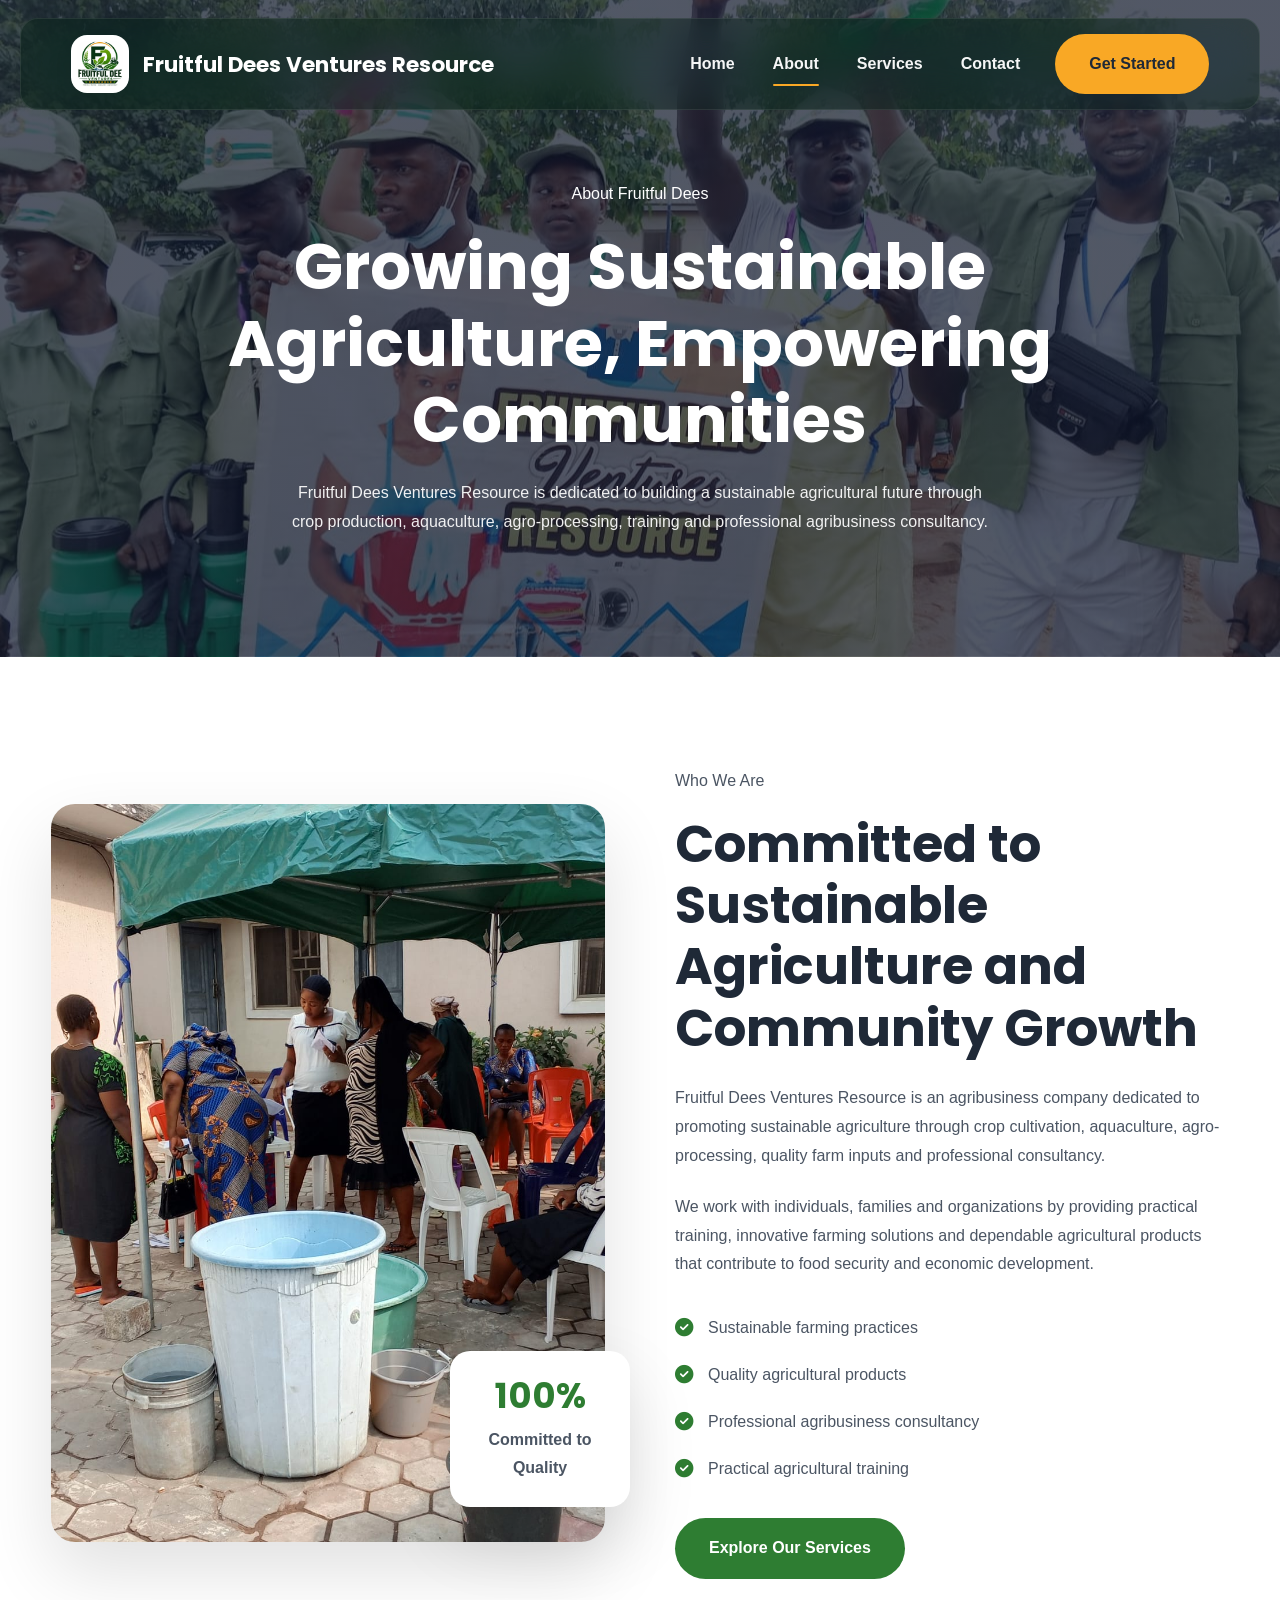
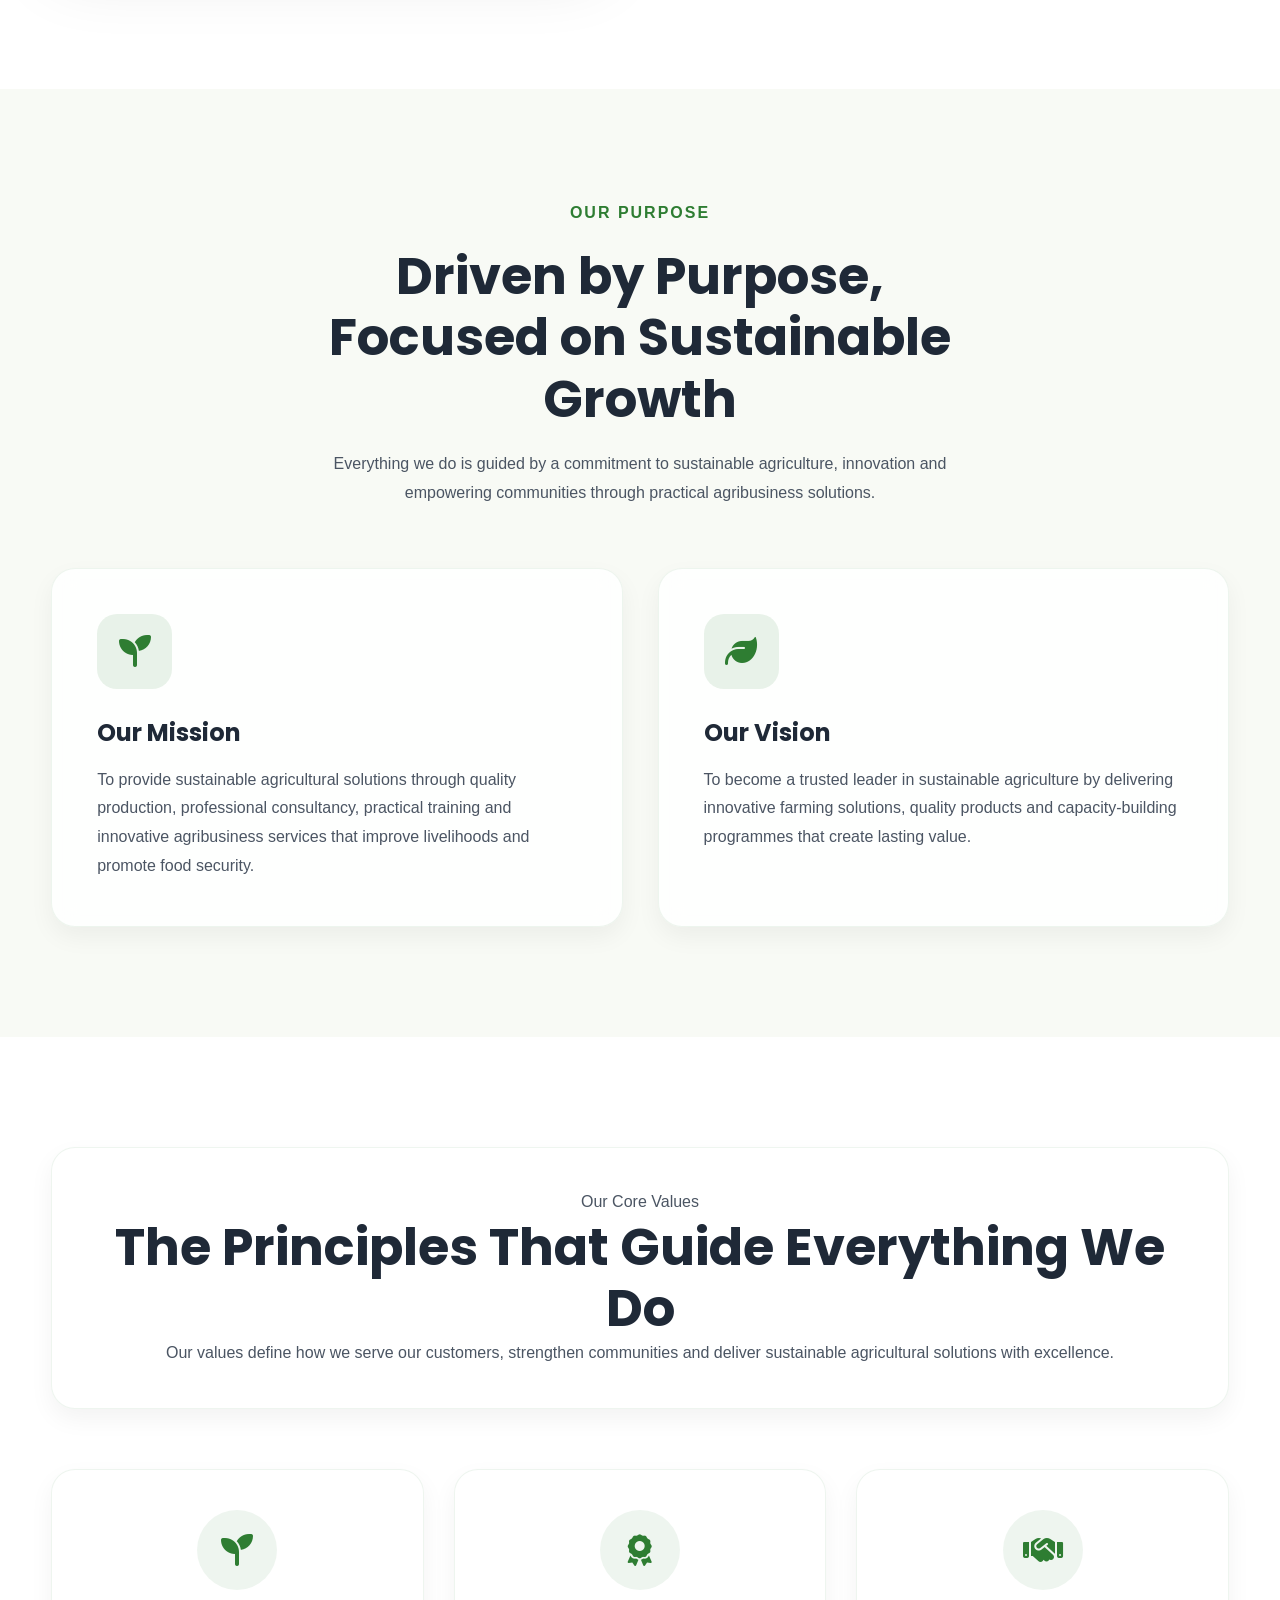
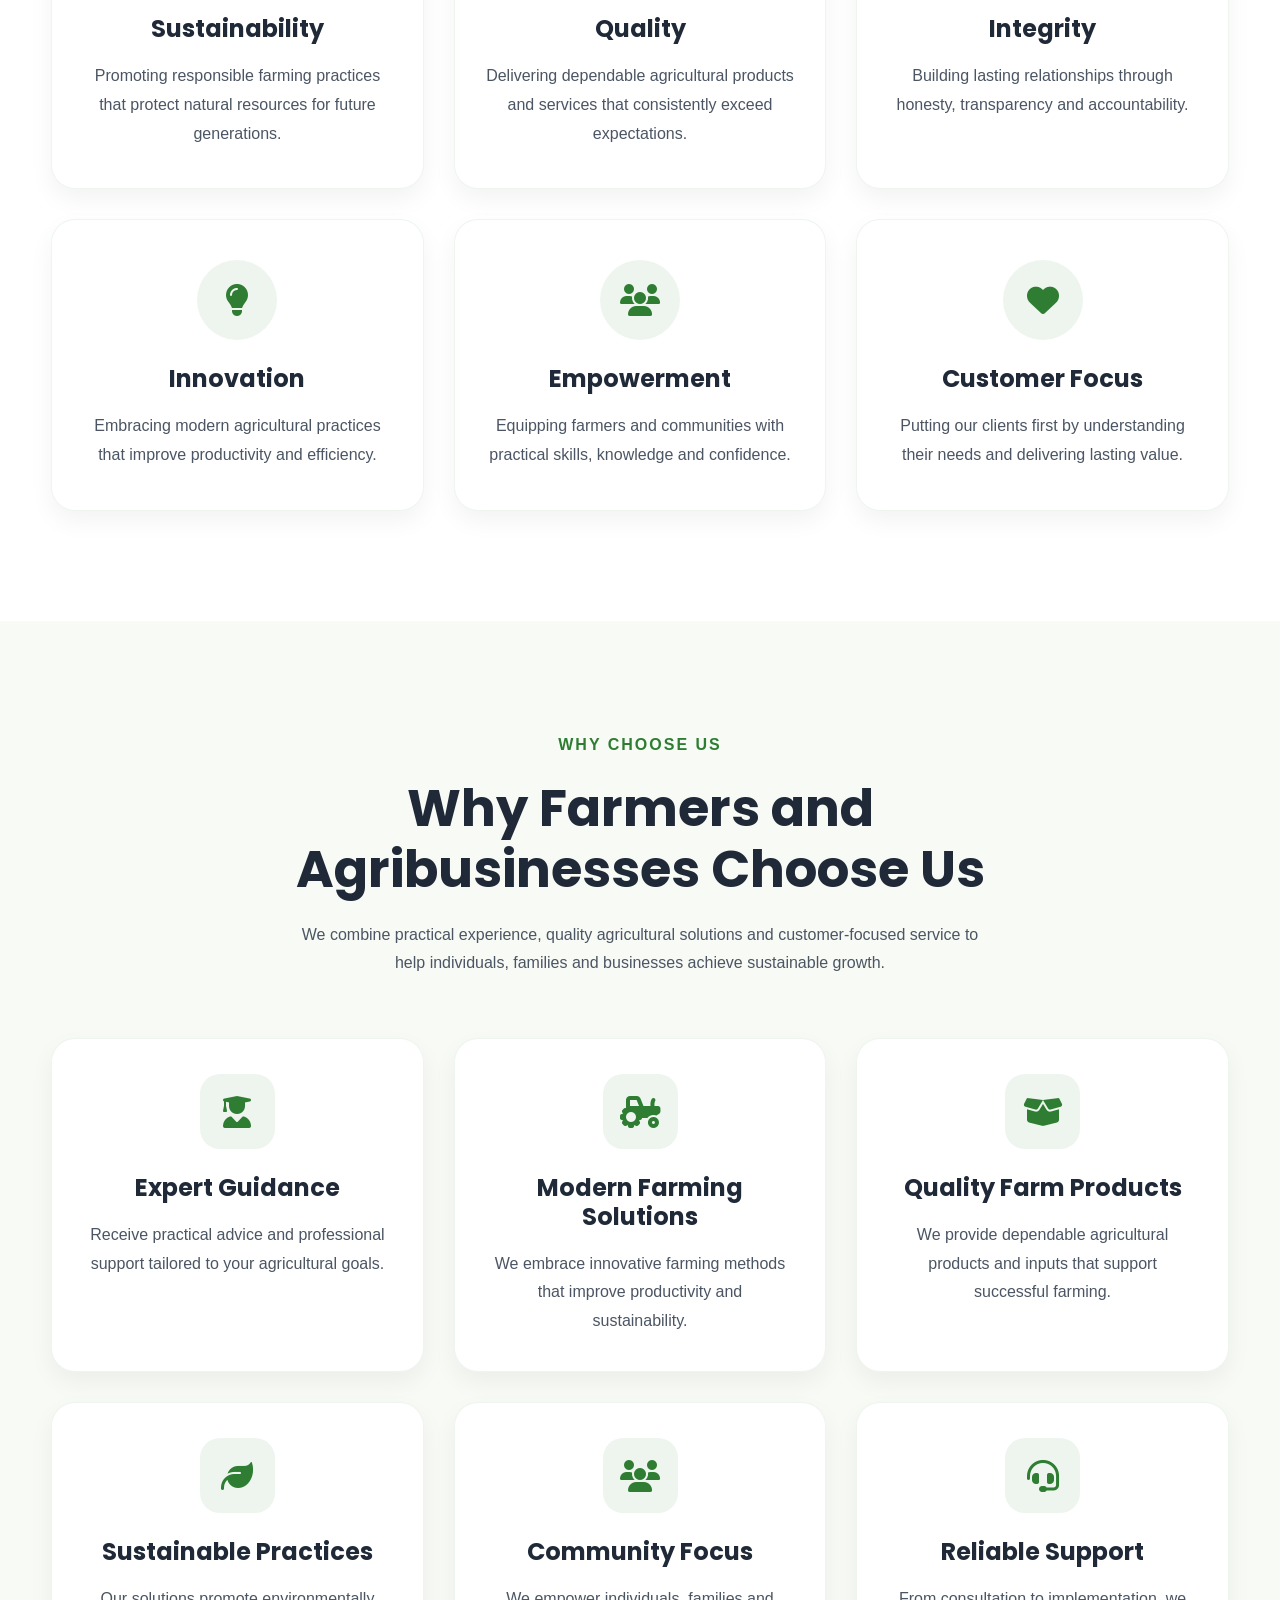
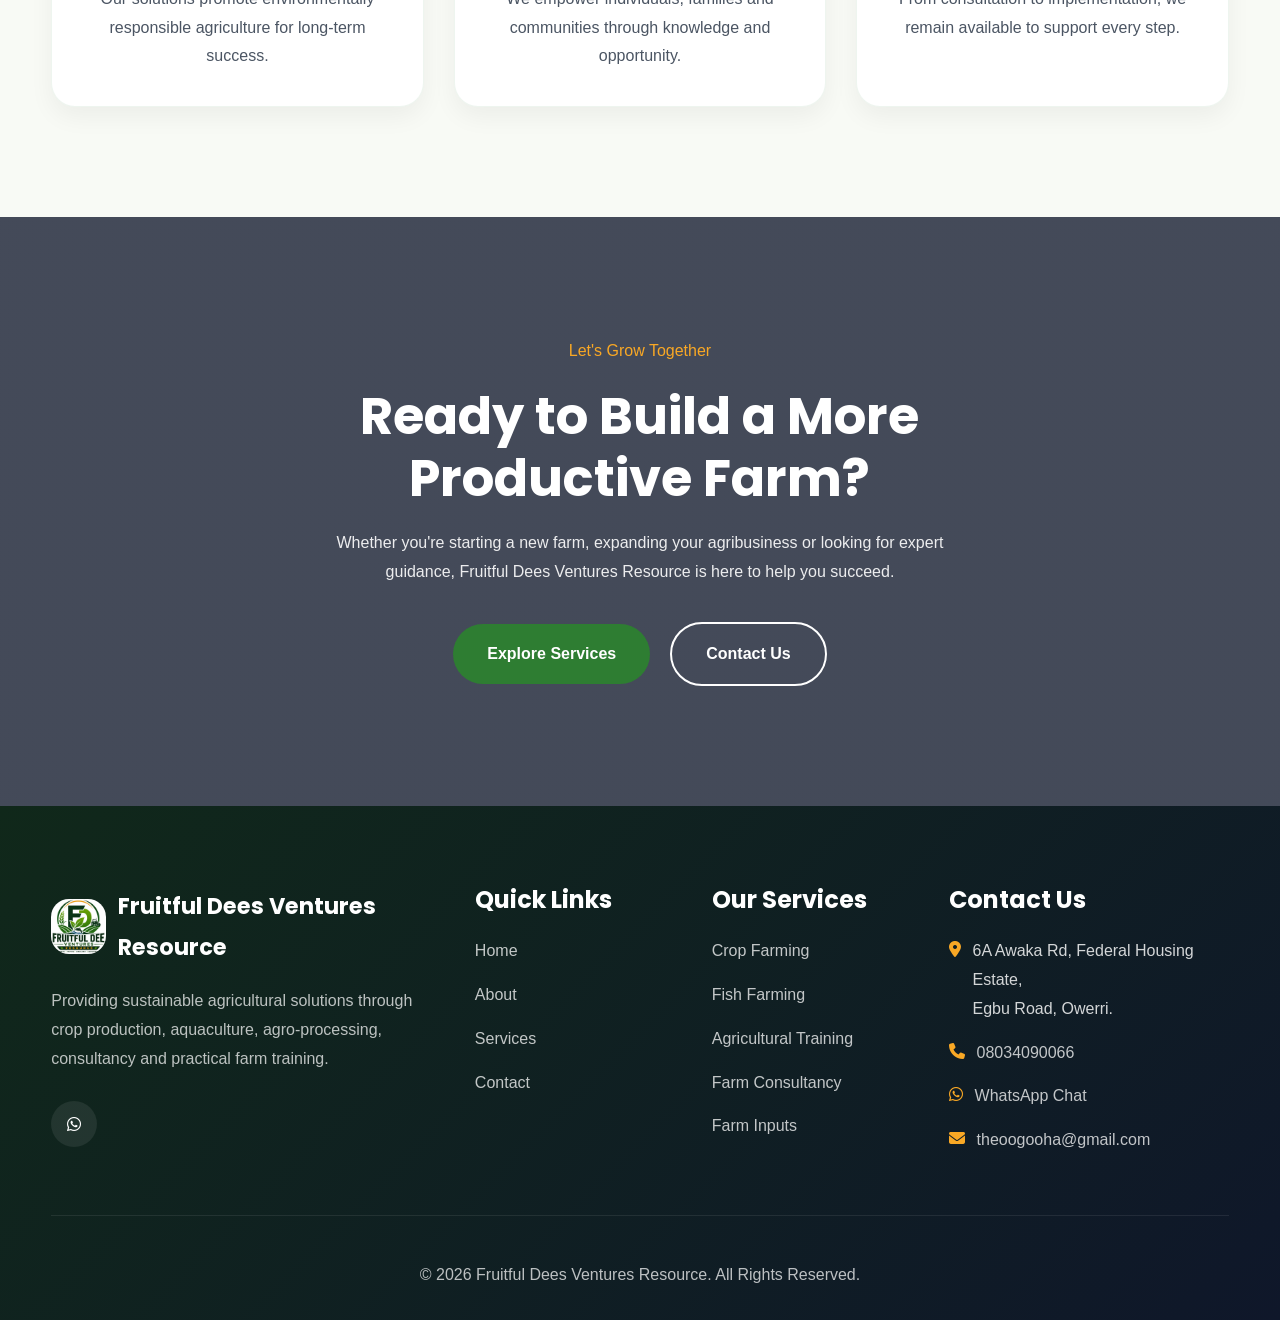
==== commit 80b16d18: "Add files via upload updated website" ====
--- a/about.html
+++ b/about.html
@@ -853,134 +853,125 @@
 
 <div class="footer-social">
 
-<a href="#" aria-label="Facebook">
-
-<i class="fab fa-facebook-f"></i>
+
+
+
+
+<a href="https://wa.link/9okyfu" target="_blank" aria-label="WhatsApp"  rel="noopener noreferrer">
+
+                        <i class="fa-brands fa-whatsapp"></i>
+
+                    </a>
+
+</div>
+
+</div>
+
+<!-- Quick Links -->
+
+<div>
+
+<h3>
+
+Quick Links
+
+</h3>
+
+<ul>
+
+<li><a href="index.html">Home</a></li>
+
+<li><a href="about.html">About</a></li>
+
+<li><a href="services.html">Services</a></li>
+
+<li><a href="contact.html">Contact</a></li>
+
+</ul>
+
+</div>
+
+<!-- Services -->
+
+<div>
+
+<h3>
+
+Our Services
+
+</h3>
+
+<ul>
+
+<li><a href="services.html">Crop Farming</a></li>
+
+<li><a href="services.html">Fish Farming</a></li>
+
+<li><a href="services.html">Agricultural Training</a></li>
+
+<li><a href="services.html">Farm Consultancy</a></li>
+
+<li><a href="services.html">Farm Inputs</a></li>
+
+</ul>
+
+</div>
+
+<!-- Contact -->
+
+<div>
+
+<h3>
+
+Contact Us
+
+</h3>
+
+<ul class="footer-contact">
+
+<li>
+
+<i class="fas fa-location-dot"></i>
+
+<span>
+
+6A Awaka Rd, Federal Housing Estate,<br>
+
+Egbu Road, Owerri.
+
+</span>
+
+</li>
+
+<li>
+
+<i class="fas fa-phone"></i>
+
+<a href="tel:+2348034090066">
+
+08034090066
 
 </a>
 
-<a href="#" aria-label="Instagram">
-
-<i class="fab fa-instagram"></i>
+</li>
+
+<li>
+
+<i class="fab fa-whatsapp"></i>
+
+<a href="https://wa.link/9okyfu" target="_blank" rel="noopener noreferrer">
+
+WhatsApp Chat
 
 </a>
 
-<a href="https://wa.me/2348034090066"
-aria-label="WhatsApp">
-
-<i class="fab fa-whatsapp"></i>
-
-</a>
-
-</div>
-
-</div>
-
-<!-- Quick Links -->
-
-<div>
-
-<h3>
-
-Quick Links
-
-</h3>
-
-<ul>
-
-<li><a href="index.html">Home</a></li>
-
-<li><a href="about.html">About</a></li>
-
-<li><a href="services.html">Services</a></li>
-
-<li><a href="contact.html">Contact</a></li>
-
-</ul>
-
-</div>
-
-<!-- Services -->
-
-<div>
-
-<h3>
-
-Our Services
-
-</h3>
-
-<ul>
-
-<li><a href="services.html">Crop Farming</a></li>
-
-<li><a href="services.html">Fish Farming</a></li>
-
-<li><a href="services.html">Agricultural Training</a></li>
-
-<li><a href="services.html">Farm Consultancy</a></li>
-
-<li><a href="services.html">Farm Inputs</a></li>
-
-</ul>
-
-</div>
-
-<!-- Contact -->
-
-<div>
-
-<h3>
-
-Contact Us
-
-</h3>
-
-<ul class="footer-contact">
+</li>
 
 <li>
 
-<i class="fas fa-location-dot"></i>
-
-<span>
-
-6A Awaka Rd, Federal Housing Estate,<br>
-
-Egbu Road, Owerri.
-
-</span>
-
-</li>
-
-<li>
-
-<i class="fas fa-phone"></i>
-
-<a href="tel:+2348034090066">
-
-08034090066
-
-</a>
-
-</li>
-
-<li>
-
-<i class="fab fa-whatsapp"></i>
-
-<a href="https://wa.me/2348034090066">
-
-WhatsApp Chat
-
-</a>
-
-</li>
-
-<li>
-
 <i class="fas fa-envelope"></i>
 
-<a href="mailto:theoogooha@gmail.com">
+<a href="mailto:theoogooha@gmail.com?subject=Website%20Enquiry&body=Hello%20Fruitful%20Dees">
 
 theoogooha@gmail.com
 
